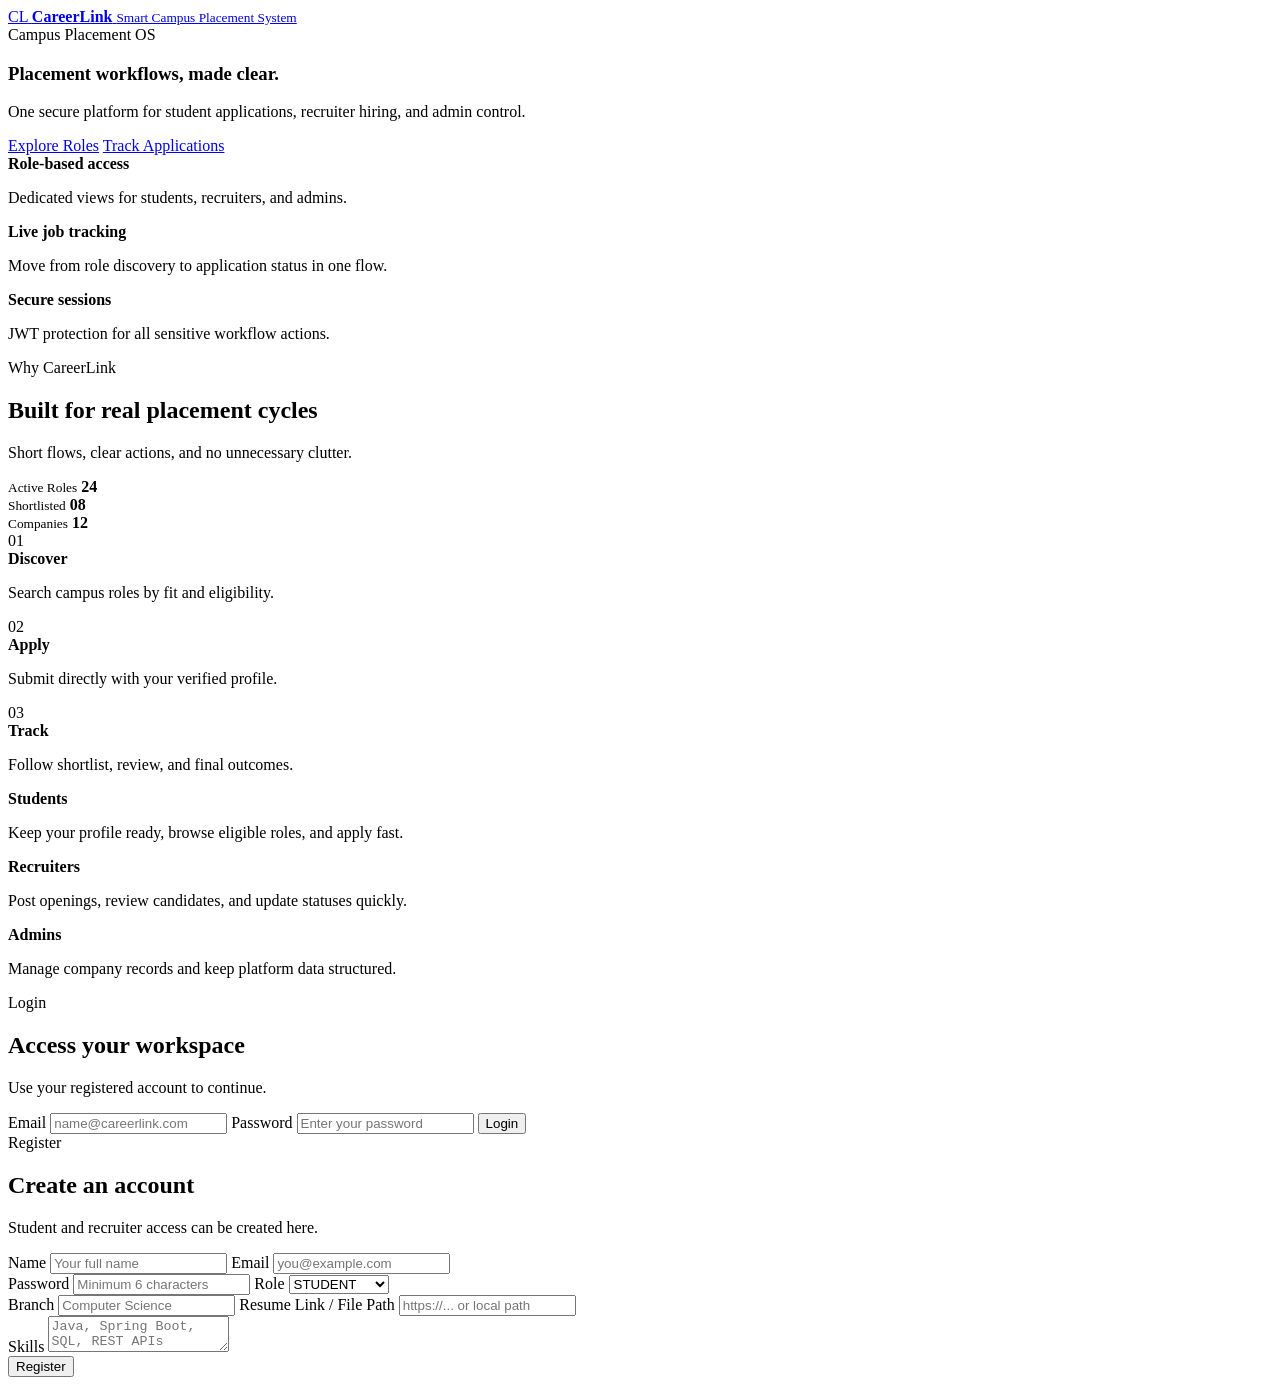
==== src/main/resources/static/index.html @ d44f07a0 "Initial import of CareerLink project Add complete CareerLink placement management app: Spring Boot J" ====
<!DOCTYPE html>
<html lang="en">
<head>
    <meta charset="UTF-8">
    <meta name="viewport" content="width=device-width, initial-scale=1.0">
    <meta name="theme-color" content="#0f172a">
    <title>CareerLink | Login & Register</title>
    <link rel="icon" type="image/svg+xml" href="/favicon.svg">
    <link rel="stylesheet" href="/css/styles.css">
</head>
<body>
<!--
Development Notes
- Demo Admin: admin@careerlink.com / admin123
- Demo Recruiter: recruiter@careerlink.com / recruiter123
- Demo Student: student@careerlink.com / student123
- Public registration is intentionally limited to STUDENT and RECRUITER by backend rules.
- Frontend session, storage, and API notes are documented in /src/main/resources/static/js/api.js.
-->
<div class="site-shell">
    <header class="site-header">
        <a class="brand" href="/index.html">
            <span class="brand-mark">CL</span>
            <span class="brand-copy">
                <strong>CareerLink</strong>
                <small>Smart Campus Placement System</small>
            </span>
        </a>
        <nav class="site-nav" id="siteNav"></nav>
        <div class="header-actions" id="headerActions"></div>
    </header>

    <main class="page-main">
        <section class="hero-grid">
            <article class="hero-panel hero-panel-primary">
                <span class="eyebrow">Campus Placement OS</span>
                <h1>Placement workflows, made clear.</h1>
                <p class="lead">
                    One secure platform for student applications, recruiter hiring, and admin control.
                </p>
                <div class="hero-actions">
                    <a class="button secondary" href="/jobs.html">Explore Roles</a>
                    <a class="button ghost" href="/applications.html">Track Applications</a>
                </div>
                <div class="hero-kpis">
                    <div class="kpi-card">
                        <strong>Role-based access</strong>
                        <p>Dedicated views for students, recruiters, and admins.</p>
                    </div>
                    <div class="kpi-card">
                        <strong>Live job tracking</strong>
                        <p>Move from role discovery to application status in one flow.</p>
                    </div>
                    <div class="kpi-card">
                        <strong>Secure sessions</strong>
                        <p>JWT protection for all sensitive workflow actions.</p>
                    </div>
                </div>
            </article>

            <aside class="hero-panel hero-panel-secondary">
                <div class="panel-header">
                    <div>
                        <span class="eyebrow subdued">Why CareerLink</span>
                        <h2>Built for real placement cycles</h2>
                        <p class="panel-copy">Short flows, clear actions, and no unnecessary clutter.</p>
                    </div>
                </div>
                <section class="landing-mockup" aria-label="Placement workflow preview">
                    <div class="mockup-window">
                        <div class="mockup-window-bar">
                            <span></span>
                            <span></span>
                            <span></span>
                        </div>
                        <div class="mockup-metrics">
                            <div class="mockup-metric">
                                <small>Active Roles</small>
                                <strong>24</strong>
                            </div>
                            <div class="mockup-metric">
                                <small>Shortlisted</small>
                                <strong>08</strong>
                            </div>
                            <div class="mockup-metric">
                                <small>Companies</small>
                                <strong>12</strong>
                            </div>
                        </div>
                        <div class="mockup-steps">
                            <div class="mockup-step">
                                <span class="mockup-badge">01</span>
                                <div>
                                    <strong>Discover</strong>
                                    <p>Search campus roles by fit and eligibility.</p>
                                </div>
                            </div>
                            <div class="mockup-step">
                                <span class="mockup-badge">02</span>
                                <div>
                                    <strong>Apply</strong>
                                    <p>Submit directly with your verified profile.</p>
                                </div>
                            </div>
                            <div class="mockup-step">
                                <span class="mockup-badge">03</span>
                                <div>
                                    <strong>Track</strong>
                                    <p>Follow shortlist, review, and final outcomes.</p>
                                </div>
                            </div>
                        </div>
                    </div>
                </section>
                <div class="summary-list">
                    <div class="summary-item">
                        <strong>Students</strong>
                        <p>Keep your profile ready, browse eligible roles, and apply fast.</p>
                    </div>
                    <div class="summary-item">
                        <strong>Recruiters</strong>
                        <p>Post openings, review candidates, and update statuses quickly.</p>
                    </div>
                    <div class="summary-item">
                        <strong>Admins</strong>
                        <p>Manage company records and keep platform data structured.</p>
                    </div>
                </div>
            </aside>
        </section>

        <div class="alert hidden" id="pageMessage" role="status" aria-live="polite"></div>

        <section class="content-grid auth-grid">
            <section class="panel">
                <div class="panel-header">
                    <div>
                        <span class="eyebrow">Login</span>
                        <h2>Access your workspace</h2>
                        <p class="panel-copy">Use your registered account to continue.</p>
                    </div>
                </div>
                <form id="loginForm" class="form-stack">
                    <label class="field">
                        <span>Email</span>
                        <input id="loginEmail" type="email" placeholder="name@careerlink.com" required>
                    </label>
                    <label class="field">
                        <span>Password</span>
                        <input id="loginPassword" type="password" placeholder="Enter your password" required>
                    </label>
                    <button class="button primary" id="loginButton" type="submit">Login</button>
                </form>
            </section>

            <section class="panel">
                <div class="panel-header">
                    <div>
                        <span class="eyebrow">Register</span>
                        <h2>Create an account</h2>
                        <p class="panel-copy">Student and recruiter access can be created here.</p>
                    </div>
                </div>
                <form id="registerForm" class="form-stack">
                    <div class="form-grid">
                        <label class="field">
                            <span>Name</span>
                            <input id="registerName" type="text" placeholder="Your full name" required>
                        </label>
                        <label class="field">
                            <span>Email</span>
                            <input id="registerEmail" type="email" placeholder="you@example.com" required>
                        </label>
                    </div>
                    <div class="form-grid">
                        <label class="field">
                            <span>Password</span>
                            <input id="registerPassword" type="password" placeholder="Minimum 6 characters" minlength="6" required>
                        </label>
                        <label class="field">
                            <span>Role</span>
                            <select id="registerRole" required>
                                <option value="STUDENT">STUDENT</option>
                                <option value="RECRUITER">RECRUITER</option>
                            </select>
                        </label>
                    </div>

                    <div class="student-fields" id="studentFields">
                        <div class="form-grid">
                            <label class="field">
                                <span>Branch</span>
                                <input id="registerBranch" type="text" placeholder="Computer Science">
                            </label>
                            <label class="field">
                                <span>Resume Link / File Path</span>
                                <input id="registerResume" type="text" placeholder="https://... or local path">
                            </label>
                        </div>
                        <label class="field">
                            <span>Skills</span>
                            <textarea id="registerSkills" placeholder="Java, Spring Boot, SQL, REST APIs"></textarea>
                        </label>
                    </div>

                    <button class="button primary" id="registerButton" type="submit">Register</button>
                </form>
            </section>
        </section>
    </main>
</div>

<script type="module" src="/js/auth-page.js"></script>
</body>
</html>
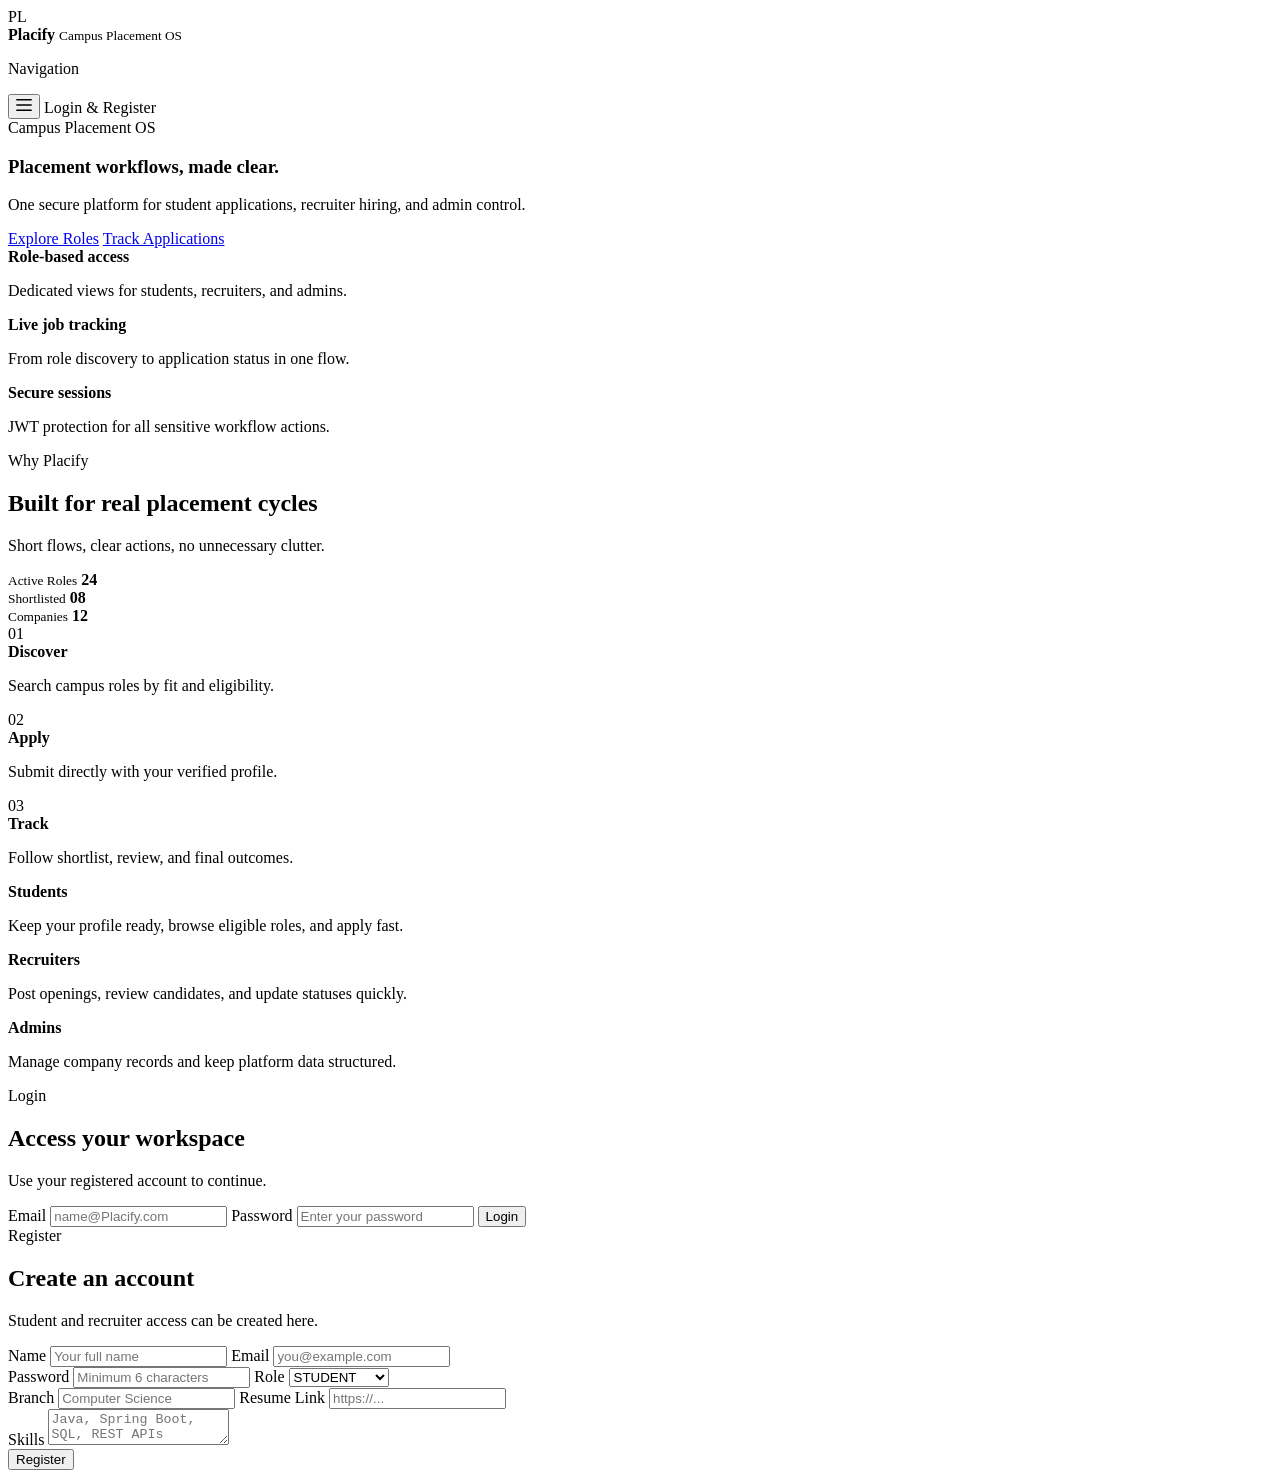
==== commit a5e29b3b: "Refactor package to com.placify Replace base package com.careerlink with com.placify across the code" ====
--- a/src/main/resources/static/index.html
+++ b/src/main/resources/static/index.html
@@ -3,213 +3,228 @@
 <head>
     <meta charset="UTF-8">
     <meta name="viewport" content="width=device-width, initial-scale=1.0">
-    <meta name="theme-color" content="#0f172a">
-    <title>CareerLink | Login & Register</title>
+    <meta name="theme-color" content="#07101f">
+    <title>Placify | Login &amp; Register</title>
     <link rel="icon" type="image/svg+xml" href="/favicon.svg">
     <link rel="stylesheet" href="/css/styles.css">
 </head>
 <body>
-<!--
-Development Notes
-- Demo Admin: admin@careerlink.com / admin123
-- Demo Recruiter: recruiter@careerlink.com / recruiter123
-- Demo Student: student@careerlink.com / student123
-- Public registration is intentionally limited to STUDENT and RECRUITER by backend rules.
-- Frontend session, storage, and API notes are documented in /src/main/resources/static/js/api.js.
--->
-<div class="site-shell">
-    <header class="site-header">
-        <a class="brand" href="/index.html">
-            <span class="brand-mark">CL</span>
-            <span class="brand-copy">
-                <strong>CareerLink</strong>
-                <small>Smart Campus Placement System</small>
-            </span>
-        </a>
-        <nav class="site-nav" id="siteNav"></nav>
-        <div class="header-actions" id="headerActions"></div>
-    </header>
-
-    <main class="page-main">
-        <section class="hero-grid">
-            <article class="hero-panel hero-panel-primary">
-                <span class="eyebrow">Campus Placement OS</span>
-                <h1>Placement workflows, made clear.</h1>
-                <p class="lead">
-                    One secure platform for student applications, recruiter hiring, and admin control.
-                </p>
-                <div class="hero-actions">
-                    <a class="button secondary" href="/jobs.html">Explore Roles</a>
-                    <a class="button ghost" href="/applications.html">Track Applications</a>
-                </div>
-                <div class="hero-kpis">
-                    <div class="kpi-card">
-                        <strong>Role-based access</strong>
-                        <p>Dedicated views for students, recruiters, and admins.</p>
-                    </div>
-                    <div class="kpi-card">
-                        <strong>Live job tracking</strong>
-                        <p>Move from role discovery to application status in one flow.</p>
-                    </div>
-                    <div class="kpi-card">
-                        <strong>Secure sessions</strong>
-                        <p>JWT protection for all sensitive workflow actions.</p>
-                    </div>
-                </div>
-            </article>
-
-            <aside class="hero-panel hero-panel-secondary">
-                <div class="panel-header">
-                    <div>
-                        <span class="eyebrow subdued">Why CareerLink</span>
-                        <h2>Built for real placement cycles</h2>
-                        <p class="panel-copy">Short flows, clear actions, and no unnecessary clutter.</p>
-                    </div>
-                </div>
-                <section class="landing-mockup" aria-label="Placement workflow preview">
-                    <div class="mockup-window">
-                        <div class="mockup-window-bar">
-                            <span></span>
-                            <span></span>
-                            <span></span>
-                        </div>
-                        <div class="mockup-metrics">
-                            <div class="mockup-metric">
-                                <small>Active Roles</small>
-                                <strong>24</strong>
-                            </div>
-                            <div class="mockup-metric">
-                                <small>Shortlisted</small>
-                                <strong>08</strong>
-                            </div>
-                            <div class="mockup-metric">
-                                <small>Companies</small>
-                                <strong>12</strong>
-                            </div>
-                        </div>
-                        <div class="mockup-steps">
-                            <div class="mockup-step">
-                                <span class="mockup-badge">01</span>
-                                <div>
-                                    <strong>Discover</strong>
-                                    <p>Search campus roles by fit and eligibility.</p>
-                                </div>
-                            </div>
-                            <div class="mockup-step">
-                                <span class="mockup-badge">02</span>
-                                <div>
-                                    <strong>Apply</strong>
-                                    <p>Submit directly with your verified profile.</p>
-                                </div>
-                            </div>
-                            <div class="mockup-step">
-                                <span class="mockup-badge">03</span>
-                                <div>
-                                    <strong>Track</strong>
-                                    <p>Follow shortlist, review, and final outcomes.</p>
-                                </div>
-                            </div>
-                        </div>
-                    </div>
+<div class="sidebar-overlay" id="sidebarOverlay"></div>
+<div class="app">
+    <aside class="sidebar" id="sidebar">
+        <div class="sidebar-brand">
+            <span class="brand-mark">PL</span>
+            <div class="brand-copy">
+                <strong>Placify</strong>
+                <small>Campus Placement OS</small>
+            </div>
+        </div>
+        <p class="sidebar-section-label">Navigation</p>
+        <nav id="siteNav"></nav>
+        <div class="sidebar-footer">
+            <div id="headerActions"></div>
+        </div>
+    </aside>
+
+    <div class="app-main">
+        <header class="topbar">
+            <button class="topbar-toggle" id="sidebarToggle" type="button" aria-label="Toggle sidebar">
+                <svg width="16" height="16" viewBox="0 0 16 16" fill="none">
+                    <rect y="2" width="16" height="1.5" rx="1" fill="currentColor"/>
+                    <rect y="7.25" width="16" height="1.5" rx="1" fill="currentColor"/>
+                    <rect y="12.5" width="16" height="1.5" rx="1" fill="currentColor"/>
+                </svg>
+            </button>
+            <span class="topbar-title">Login &amp; Register</span>
+        </header>
+
+        <main class="page-content">
+            <div class="page-main">
+                <section class="hero-grid">
+                    <article class="hero-panel hero-panel-primary">
+                        <span class="eyebrow">Campus Placement OS</span>
+                        <h1>Placement workflows, made clear.</h1>
+                        <p class="lead">
+                            One secure platform for student applications, recruiter hiring, and admin control.
+                        </p>
+                        <div class="hero-actions">
+                            <a class="button secondary" href="/jobs.html">Explore Roles</a>
+                            <a class="button ghost" href="/applications.html">Track Applications</a>
+                        </div>
+                        <div class="hero-kpis">
+                            <div class="kpi-card">
+                                <strong>Role-based access</strong>
+                                <p>Dedicated views for students, recruiters, and admins.</p>
+                            </div>
+                            <div class="kpi-card">
+                                <strong>Live job tracking</strong>
+                                <p>From role discovery to application status in one flow.</p>
+                            </div>
+                            <div class="kpi-card">
+                                <strong>Secure sessions</strong>
+                                <p>JWT protection for all sensitive workflow actions.</p>
+                            </div>
+                        </div>
+                    </article>
+
+                    <aside class="hero-panel hero-panel-secondary">
+                        <div class="panel-header">
+                            <div>
+                                <span class="eyebrow subdued">Why Placify</span>
+                                <h2>Built for real placement cycles</h2>
+                                <p class="panel-copy">Short flows, clear actions, no unnecessary clutter.</p>
+                            </div>
+                        </div>
+                        <section class="landing-mockup" aria-label="Placement workflow preview">
+                            <div class="mockup-window">
+                                <div class="mockup-window-bar">
+                                    <span></span><span></span><span></span>
+                                </div>
+                                <div class="mockup-metrics">
+                                    <div class="mockup-metric">
+                                        <small>Active Roles</small>
+                                        <strong>24</strong>
+                                    </div>
+                                    <div class="mockup-metric">
+                                        <small>Shortlisted</small>
+                                        <strong>08</strong>
+                                    </div>
+                                    <div class="mockup-metric">
+                                        <small>Companies</small>
+                                        <strong>12</strong>
+                                    </div>
+                                </div>
+                                <div class="mockup-steps">
+                                    <div class="mockup-step">
+                                        <span class="mockup-badge">01</span>
+                                        <div>
+                                            <strong>Discover</strong>
+                                            <p>Search campus roles by fit and eligibility.</p>
+                                        </div>
+                                    </div>
+                                    <div class="mockup-step">
+                                        <span class="mockup-badge">02</span>
+                                        <div>
+                                            <strong>Apply</strong>
+                                            <p>Submit directly with your verified profile.</p>
+                                        </div>
+                                    </div>
+                                    <div class="mockup-step">
+                                        <span class="mockup-badge">03</span>
+                                        <div>
+                                            <strong>Track</strong>
+                                            <p>Follow shortlist, review, and final outcomes.</p>
+                                        </div>
+                                    </div>
+                                </div>
+                            </div>
+                        </section>
+                        <div class="summary-list">
+                            <div class="summary-item">
+                                <strong>Students</strong>
+                                <p>Keep your profile ready, browse eligible roles, and apply fast.</p>
+                            </div>
+                            <div class="summary-item">
+                                <strong>Recruiters</strong>
+                                <p>Post openings, review candidates, and update statuses quickly.</p>
+                            </div>
+                            <div class="summary-item">
+                                <strong>Admins</strong>
+                                <p>Manage company records and keep platform data structured.</p>
+                            </div>
+                        </div>
+                    </aside>
                 </section>
-                <div class="summary-list">
-                    <div class="summary-item">
-                        <strong>Students</strong>
-                        <p>Keep your profile ready, browse eligible roles, and apply fast.</p>
-                    </div>
-                    <div class="summary-item">
-                        <strong>Recruiters</strong>
-                        <p>Post openings, review candidates, and update statuses quickly.</p>
-                    </div>
-                    <div class="summary-item">
-                        <strong>Admins</strong>
-                        <p>Manage company records and keep platform data structured.</p>
-                    </div>
-                </div>
-            </aside>
-        </section>
-
-        <div class="alert hidden" id="pageMessage" role="status" aria-live="polite"></div>
-
-        <section class="content-grid auth-grid">
-            <section class="panel">
-                <div class="panel-header">
-                    <div>
-                        <span class="eyebrow">Login</span>
-                        <h2>Access your workspace</h2>
-                        <p class="panel-copy">Use your registered account to continue.</p>
-                    </div>
-                </div>
-                <form id="loginForm" class="form-stack">
-                    <label class="field">
-                        <span>Email</span>
-                        <input id="loginEmail" type="email" placeholder="name@careerlink.com" required>
-                    </label>
-                    <label class="field">
-                        <span>Password</span>
-                        <input id="loginPassword" type="password" placeholder="Enter your password" required>
-                    </label>
-                    <button class="button primary" id="loginButton" type="submit">Login</button>
-                </form>
-            </section>
-
-            <section class="panel">
-                <div class="panel-header">
-                    <div>
-                        <span class="eyebrow">Register</span>
-                        <h2>Create an account</h2>
-                        <p class="panel-copy">Student and recruiter access can be created here.</p>
-                    </div>
-                </div>
-                <form id="registerForm" class="form-stack">
-                    <div class="form-grid">
-                        <label class="field">
-                            <span>Name</span>
-                            <input id="registerName" type="text" placeholder="Your full name" required>
-                        </label>
-                        <label class="field">
-                            <span>Email</span>
-                            <input id="registerEmail" type="email" placeholder="you@example.com" required>
-                        </label>
-                    </div>
-                    <div class="form-grid">
-                        <label class="field">
-                            <span>Password</span>
-                            <input id="registerPassword" type="password" placeholder="Minimum 6 characters" minlength="6" required>
-                        </label>
-                        <label class="field">
-                            <span>Role</span>
-                            <select id="registerRole" required>
-                                <option value="STUDENT">STUDENT</option>
-                                <option value="RECRUITER">RECRUITER</option>
-                            </select>
-                        </label>
-                    </div>
-
-                    <div class="student-fields" id="studentFields">
-                        <div class="form-grid">
+
+                <div class="alert hidden" id="pageMessage" role="status" aria-live="polite"></div>
+
+                <section class="auth-grid">
+                    <section class="panel">
+                        <div class="panel-header">
+                            <div>
+                                <span class="eyebrow">Login</span>
+                                <h2>Access your workspace</h2>
+                                <p class="panel-copy">Use your registered account to continue.</p>
+                            </div>
+                        </div>
+                        <form id="loginForm" class="form-stack">
                             <label class="field">
-                                <span>Branch</span>
-                                <input id="registerBranch" type="text" placeholder="Computer Science">
+                                <span>Email</span>
+                                <input id="loginEmail" type="email" placeholder="name@Placify.com" required>
                             </label>
                             <label class="field">
-                                <span>Resume Link / File Path</span>
-                                <input id="registerResume" type="text" placeholder="https://... or local path">
+                                <span>Password</span>
+                                <input id="loginPassword" type="password" placeholder="Enter your password" required>
                             </label>
-                        </div>
-                        <label class="field">
-                            <span>Skills</span>
-                            <textarea id="registerSkills" placeholder="Java, Spring Boot, SQL, REST APIs"></textarea>
-                        </label>
-                    </div>
-
-                    <button class="button primary" id="registerButton" type="submit">Register</button>
-                </form>
-            </section>
-        </section>
-    </main>
+                            <button class="button primary" id="loginButton" type="submit">Login</button>
+                        </form>
+                    </section>
+
+                    <section class="panel">
+                        <div class="panel-header">
+                            <div>
+                                <span class="eyebrow">Register</span>
+                                <h2>Create an account</h2>
+                                <p class="panel-copy">Student and recruiter access can be created here.</p>
+                            </div>
+                        </div>
+                        <form id="registerForm" class="form-stack">
+                            <div class="form-grid">
+                                <label class="field">
+                                    <span>Name</span>
+                                    <input id="registerName" type="text" placeholder="Your full name" required>
+                                </label>
+                                <label class="field">
+                                    <span>Email</span>
+                                    <input id="registerEmail" type="email" placeholder="you@example.com" required>
+                                </label>
+                            </div>
+                            <div class="form-grid">
+                                <label class="field">
+                                    <span>Password</span>
+                                    <input id="registerPassword" type="password" placeholder="Minimum 6 characters" minlength="6" required>
+                                </label>
+                                <label class="field">
+                                    <span>Role</span>
+                                    <select id="registerRole" required>
+                                        <option value="STUDENT">STUDENT</option>
+                                        <option value="RECRUITER">RECRUITER</option>
+                                    </select>
+                                </label>
+                            </div>
+                            <div class="student-fields" id="studentFields">
+                                <div class="form-grid">
+                                    <label class="field">
+                                        <span>Branch</span>
+                                        <input id="registerBranch" type="text" placeholder="Computer Science">
+                                    </label>
+                                    <label class="field">
+                                        <span>Resume Link</span>
+                                        <input id="registerResume" type="text" placeholder="https://...">
+                                    </label>
+                                </div>
+                                <label class="field">
+                                    <span>Skills</span>
+                                    <textarea id="registerSkills" placeholder="Java, Spring Boot, SQL, REST APIs"></textarea>
+                                </label>
+                            </div>
+                            <button class="button primary" id="registerButton" type="submit">Register</button>
+                        </form>
+                    </section>
+                </section>
+            </div>
+        </main>
+    </div>
 </div>
 
+<script>
+    const toggle = document.getElementById("sidebarToggle");
+    const sidebar = document.getElementById("sidebar");
+    const overlay = document.getElementById("sidebarOverlay");
+    function closeSidebar() { sidebar.classList.remove("open"); overlay.classList.remove("open"); }
+    toggle.addEventListener("click", () => { sidebar.classList.toggle("open"); overlay.classList.toggle("open"); });
+    overlay.addEventListener("click", closeSidebar);
+</script>
 <script type="module" src="/js/auth-page.js"></script>
 </body>
 </html>
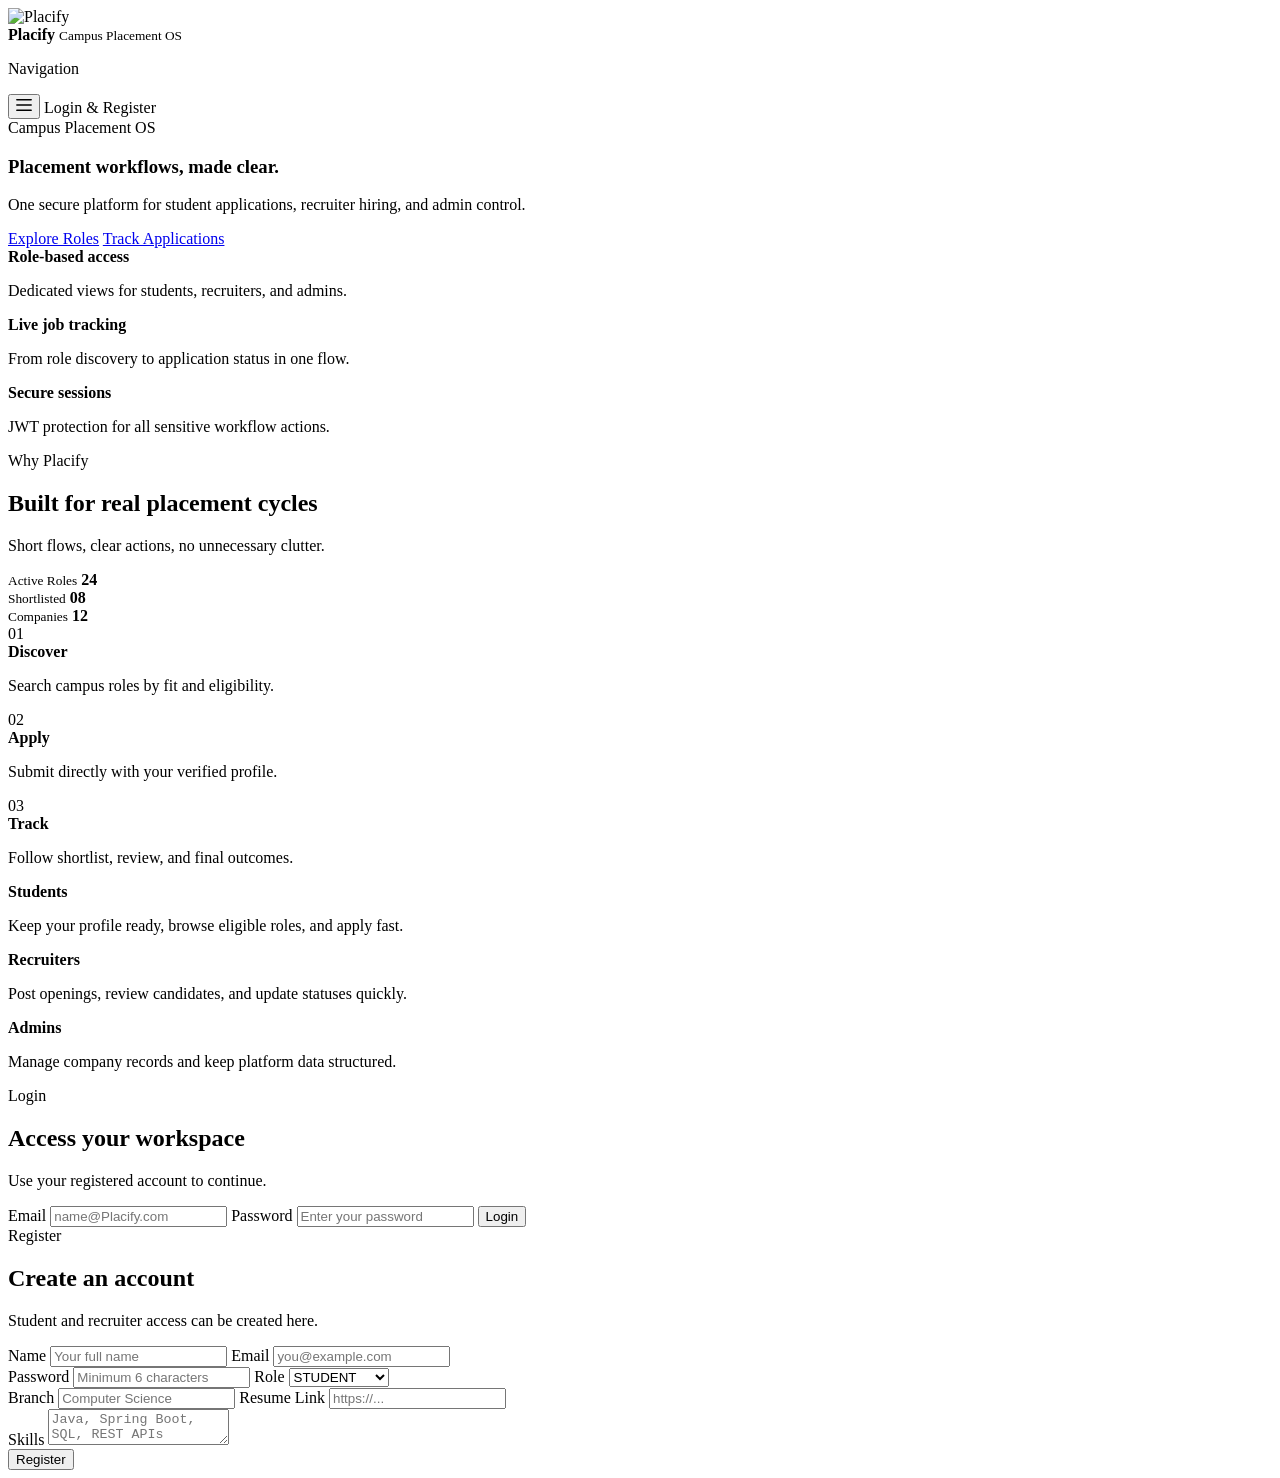
==== commit 2adfb2cd: "Replace sidebar text logo with image Add logo image assets and switch the sidebar branding from a te" ====
--- a/src/main/resources/static/index.html
+++ b/src/main/resources/static/index.html
@@ -13,7 +13,7 @@
 <div class="app">
     <aside class="sidebar" id="sidebar">
         <div class="sidebar-brand">
-            <span class="brand-mark">PL</span>
+            <img class="brand-logo" src="/images/Logo.png" alt="Placify">
             <div class="brand-copy">
                 <strong>Placify</strong>
                 <small>Campus Placement OS</small>
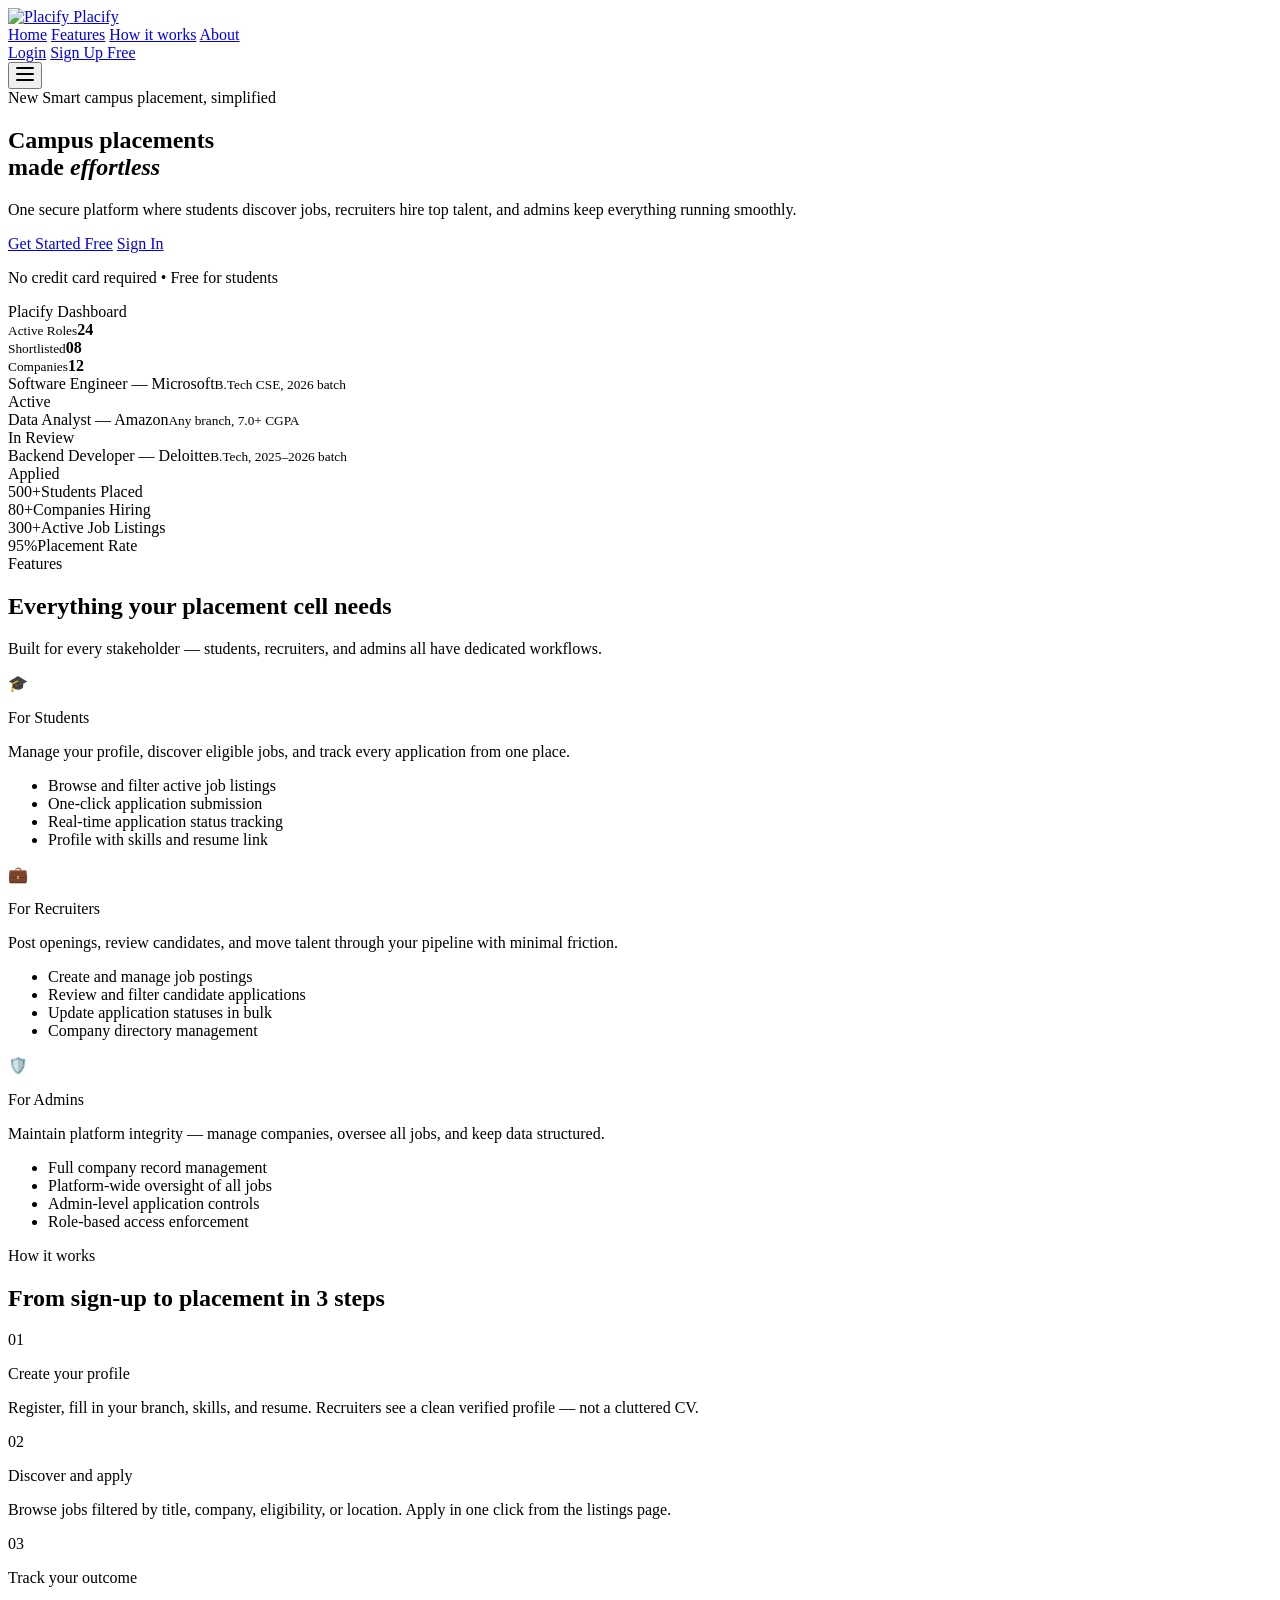
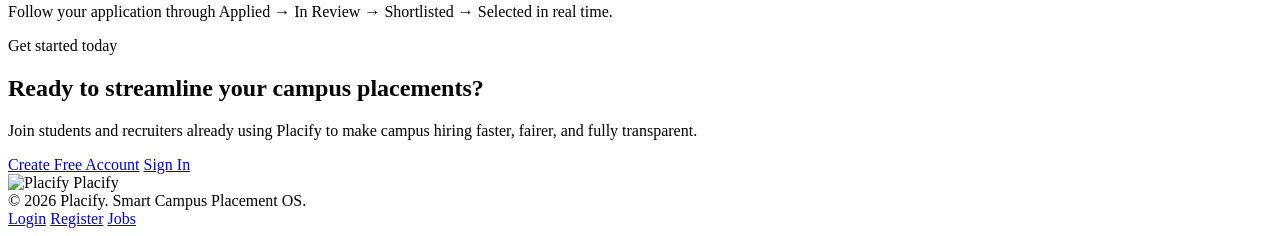
==== commit c0cd254b: "Add landing page, auth pages & assets Introduce a dedicated landing experience and separate authenti" ====
--- a/src/main/resources/static/index.html
+++ b/src/main/resources/static/index.html
@@ -4,227 +4,202 @@
     <meta charset="UTF-8">
     <meta name="viewport" content="width=device-width, initial-scale=1.0">
     <meta name="theme-color" content="#07101f">
-    <title>Placify | Login &amp; Register</title>
+    <title>Placify | Smart Campus Placement</title>
     <link rel="icon" type="image/svg+xml" href="/favicon.svg">
     <link rel="stylesheet" href="/css/styles.css">
 </head>
-<body>
-<div class="sidebar-overlay" id="sidebarOverlay"></div>
-<div class="app">
-    <aside class="sidebar" id="sidebar">
-        <div class="sidebar-brand">
-            <img class="brand-logo" src="/images/Logo.png" alt="Placify">
-            <div class="brand-copy">
-                <strong>Placify</strong>
-                <small>Campus Placement OS</small>
-            </div>
-        </div>
-        <p class="sidebar-section-label">Navigation</p>
-        <nav id="siteNav"></nav>
-        <div class="sidebar-footer">
-            <div id="headerActions"></div>
-        </div>
-    </aside>
-
-    <div class="app-main">
-        <header class="topbar">
-            <button class="topbar-toggle" id="sidebarToggle" type="button" aria-label="Toggle sidebar">
-                <svg width="16" height="16" viewBox="0 0 16 16" fill="none">
-                    <rect y="2" width="16" height="1.5" rx="1" fill="currentColor"/>
-                    <rect y="7.25" width="16" height="1.5" rx="1" fill="currentColor"/>
-                    <rect y="12.5" width="16" height="1.5" rx="1" fill="currentColor"/>
-                </svg>
-            </button>
-            <span class="topbar-title">Login &amp; Register</span>
-        </header>
-
-        <main class="page-content">
-            <div class="page-main">
-                <section class="hero-grid">
-                    <article class="hero-panel hero-panel-primary">
-                        <span class="eyebrow">Campus Placement OS</span>
-                        <h1>Placement workflows, made clear.</h1>
-                        <p class="lead">
-                            One secure platform for student applications, recruiter hiring, and admin control.
-                        </p>
-                        <div class="hero-actions">
-                            <a class="button secondary" href="/jobs.html">Explore Roles</a>
-                            <a class="button ghost" href="/applications.html">Track Applications</a>
+<body class="landing-body">
+
+<nav class="l-nav">
+    <div class="l-nav-inner">
+        <a class="l-brand" href="/">
+            <img src="/images/Logo.png" alt="Placify">
+            <span class="l-brand-name">Placify</span>
+        </a>
+        <div class="l-nav-links">
+            <a class="l-nav-link active" href="/">Home</a>
+            <a class="l-nav-link" href="#features">Features</a>
+            <a class="l-nav-link" href="#how-it-works">How it works</a>
+            <a class="l-nav-link" href="#about">About</a>
+        </div>
+        <div class="l-nav-actions" id="landingNavActions">
+            <a class="button ghost" href="/login.html">Login</a>
+            <a class="button primary" href="/register.html">Sign Up Free</a>
+        </div>
+        <button class="l-nav-toggle" type="button" aria-label="Menu">
+            <svg width="18" height="18" viewBox="0 0 18 18" fill="none">
+                <rect y="2" width="18" height="2" rx="1" fill="currentColor"/>
+                <rect y="8" width="18" height="2" rx="1" fill="currentColor"/>
+                <rect y="14" width="18" height="2" rx="1" fill="currentColor"/>
+            </svg>
+        </button>
+    </div>
+</nav>
+
+<div class="l-page">
+
+    <!-- Hero -->
+    <section class="l-hero">
+        <div class="l-hero-inner">
+            <div class="l-hero-text">
+                <div class="l-hero-badge"><span>New</span> Smart campus placement, simplified</div>
+                <h1 class="l-hero-title">Campus placements<br>made <em>effortless</em></h1>
+                <p class="l-hero-desc">One secure platform where students discover jobs, recruiters hire top talent, and admins keep everything running smoothly.</p>
+                <div class="l-hero-actions">
+                    <a class="button primary" href="/register.html">Get Started Free</a>
+                    <a class="button ghost" href="/login.html">Sign In</a>
+                </div>
+                <p class="l-hero-note">No credit card required &bull; Free for students</p>
+            </div>
+            <div class="l-hero-visual">
+                <div class="l-mockup">
+                    <div class="l-mockup-bar">
+                        <span class="l-mockup-dot"></span><span class="l-mockup-dot"></span><span class="l-mockup-dot"></span>
+                        <span class="l-mockup-title">Placify Dashboard</span>
+                    </div>
+                    <div class="l-mockup-body">
+                        <div class="l-mockup-stat-row">
+                            <div class="l-mockup-stat"><small>Active Roles</small><strong>24</strong></div>
+                            <div class="l-mockup-stat"><small>Shortlisted</small><strong>08</strong></div>
+                            <div class="l-mockup-stat"><small>Companies</small><strong>12</strong></div>
                         </div>
-                        <div class="hero-kpis">
-                            <div class="kpi-card">
-                                <strong>Role-based access</strong>
-                                <p>Dedicated views for students, recruiters, and admins.</p>
+                        <div class="l-mockup-list">
+                            <div class="l-mockup-row">
+                                <span class="l-mockup-row-dot green"></span>
+                                <div class="l-mockup-row-text"><span>Software Engineer — Microsoft</span><small>B.Tech CSE, 2026 batch</small></div>
+                                <span class="l-mockup-row-pill success">Active</span>
                             </div>
-                            <div class="kpi-card">
-                                <strong>Live job tracking</strong>
-                                <p>From role discovery to application status in one flow.</p>
+                            <div class="l-mockup-row">
+                                <span class="l-mockup-row-dot yellow"></span>
+                                <div class="l-mockup-row-text"><span>Data Analyst — Amazon</span><small>Any branch, 7.0+ CGPA</small></div>
+                                <span class="l-mockup-row-pill warning">In Review</span>
                             </div>
-                            <div class="kpi-card">
-                                <strong>Secure sessions</strong>
-                                <p>JWT protection for all sensitive workflow actions.</p>
+                            <div class="l-mockup-row">
+                                <span class="l-mockup-row-dot indigo"></span>
+                                <div class="l-mockup-row-text"><span>Backend Developer — Deloitte</span><small>B.Tech, 2025–2026 batch</small></div>
+                                <span class="l-mockup-row-pill indigo">Applied</span>
                             </div>
                         </div>
-                    </article>
-
-                    <aside class="hero-panel hero-panel-secondary">
-                        <div class="panel-header">
-                            <div>
-                                <span class="eyebrow subdued">Why Placify</span>
-                                <h2>Built for real placement cycles</h2>
-                                <p class="panel-copy">Short flows, clear actions, no unnecessary clutter.</p>
-                            </div>
-                        </div>
-                        <section class="landing-mockup" aria-label="Placement workflow preview">
-                            <div class="mockup-window">
-                                <div class="mockup-window-bar">
-                                    <span></span><span></span><span></span>
-                                </div>
-                                <div class="mockup-metrics">
-                                    <div class="mockup-metric">
-                                        <small>Active Roles</small>
-                                        <strong>24</strong>
-                                    </div>
-                                    <div class="mockup-metric">
-                                        <small>Shortlisted</small>
-                                        <strong>08</strong>
-                                    </div>
-                                    <div class="mockup-metric">
-                                        <small>Companies</small>
-                                        <strong>12</strong>
-                                    </div>
-                                </div>
-                                <div class="mockup-steps">
-                                    <div class="mockup-step">
-                                        <span class="mockup-badge">01</span>
-                                        <div>
-                                            <strong>Discover</strong>
-                                            <p>Search campus roles by fit and eligibility.</p>
-                                        </div>
-                                    </div>
-                                    <div class="mockup-step">
-                                        <span class="mockup-badge">02</span>
-                                        <div>
-                                            <strong>Apply</strong>
-                                            <p>Submit directly with your verified profile.</p>
-                                        </div>
-                                    </div>
-                                    <div class="mockup-step">
-                                        <span class="mockup-badge">03</span>
-                                        <div>
-                                            <strong>Track</strong>
-                                            <p>Follow shortlist, review, and final outcomes.</p>
-                                        </div>
-                                    </div>
-                                </div>
-                            </div>
-                        </section>
-                        <div class="summary-list">
-                            <div class="summary-item">
-                                <strong>Students</strong>
-                                <p>Keep your profile ready, browse eligible roles, and apply fast.</p>
-                            </div>
-                            <div class="summary-item">
-                                <strong>Recruiters</strong>
-                                <p>Post openings, review candidates, and update statuses quickly.</p>
-                            </div>
-                            <div class="summary-item">
-                                <strong>Admins</strong>
-                                <p>Manage company records and keep platform data structured.</p>
-                            </div>
-                        </div>
-                    </aside>
-                </section>
-
-                <div class="alert hidden" id="pageMessage" role="status" aria-live="polite"></div>
-
-                <section class="auth-grid">
-                    <section class="panel">
-                        <div class="panel-header">
-                            <div>
-                                <span class="eyebrow">Login</span>
-                                <h2>Access your workspace</h2>
-                                <p class="panel-copy">Use your registered account to continue.</p>
-                            </div>
-                        </div>
-                        <form id="loginForm" class="form-stack">
-                            <label class="field">
-                                <span>Email</span>
-                                <input id="loginEmail" type="email" placeholder="name@Placify.com" required>
-                            </label>
-                            <label class="field">
-                                <span>Password</span>
-                                <input id="loginPassword" type="password" placeholder="Enter your password" required>
-                            </label>
-                            <button class="button primary" id="loginButton" type="submit">Login</button>
-                        </form>
-                    </section>
-
-                    <section class="panel">
-                        <div class="panel-header">
-                            <div>
-                                <span class="eyebrow">Register</span>
-                                <h2>Create an account</h2>
-                                <p class="panel-copy">Student and recruiter access can be created here.</p>
-                            </div>
-                        </div>
-                        <form id="registerForm" class="form-stack">
-                            <div class="form-grid">
-                                <label class="field">
-                                    <span>Name</span>
-                                    <input id="registerName" type="text" placeholder="Your full name" required>
-                                </label>
-                                <label class="field">
-                                    <span>Email</span>
-                                    <input id="registerEmail" type="email" placeholder="you@example.com" required>
-                                </label>
-                            </div>
-                            <div class="form-grid">
-                                <label class="field">
-                                    <span>Password</span>
-                                    <input id="registerPassword" type="password" placeholder="Minimum 6 characters" minlength="6" required>
-                                </label>
-                                <label class="field">
-                                    <span>Role</span>
-                                    <select id="registerRole" required>
-                                        <option value="STUDENT">STUDENT</option>
-                                        <option value="RECRUITER">RECRUITER</option>
-                                    </select>
-                                </label>
-                            </div>
-                            <div class="student-fields" id="studentFields">
-                                <div class="form-grid">
-                                    <label class="field">
-                                        <span>Branch</span>
-                                        <input id="registerBranch" type="text" placeholder="Computer Science">
-                                    </label>
-                                    <label class="field">
-                                        <span>Resume Link</span>
-                                        <input id="registerResume" type="text" placeholder="https://...">
-                                    </label>
-                                </div>
-                                <label class="field">
-                                    <span>Skills</span>
-                                    <textarea id="registerSkills" placeholder="Java, Spring Boot, SQL, REST APIs"></textarea>
-                                </label>
-                            </div>
-                            <button class="button primary" id="registerButton" type="submit">Register</button>
-                        </form>
-                    </section>
-                </section>
-            </div>
-        </main>
-    </div>
+                    </div>
+                </div>
+            </div>
+        </div>
+    </section>
+
+    <!-- Stats -->
+    <section class="l-section l-section--stats">
+        <div class="l-section-inner">
+            <div class="l-stats-row">
+                <div class="l-stat-item"><span class="l-stat-num">500+</span><span class="l-stat-lbl">Students Placed</span></div>
+                <div class="l-stat-item"><span class="l-stat-num">80+</span><span class="l-stat-lbl">Companies Hiring</span></div>
+                <div class="l-stat-item"><span class="l-stat-num">300+</span><span class="l-stat-lbl">Active Job Listings</span></div>
+                <div class="l-stat-item"><span class="l-stat-num">95%</span><span class="l-stat-lbl">Placement Rate</span></div>
+            </div>
+        </div>
+    </section>
+
+    <!-- Features -->
+    <section class="l-section" id="features">
+        <div class="l-section-inner">
+            <div class="l-section-header">
+                <span class="l-label">Features</span>
+                <h2 class="l-heading">Everything your placement cell needs</h2>
+                <p class="l-subheading">Built for every stakeholder — students, recruiters, and admins all have dedicated workflows.</p>
+            </div>
+            <div class="l-features-grid">
+                <div class="l-feature-card">
+                    <div class="l-feature-icon indigo">🎓</div>
+                    <p class="l-feature-title">For Students</p>
+                    <p class="l-feature-desc">Manage your profile, discover eligible jobs, and track every application from one place.</p>
+                    <ul class="l-feature-list">
+                        <li>Browse and filter active job listings</li>
+                        <li>One-click application submission</li>
+                        <li>Real-time application status tracking</li>
+                        <li>Profile with skills and resume link</li>
+                    </ul>
+                </div>
+                <div class="l-feature-card">
+                    <div class="l-feature-icon cyan">💼</div>
+                    <p class="l-feature-title">For Recruiters</p>
+                    <p class="l-feature-desc">Post openings, review candidates, and move talent through your pipeline with minimal friction.</p>
+                    <ul class="l-feature-list">
+                        <li>Create and manage job postings</li>
+                        <li>Review and filter candidate applications</li>
+                        <li>Update application statuses in bulk</li>
+                        <li>Company directory management</li>
+                    </ul>
+                </div>
+                <div class="l-feature-card">
+                    <div class="l-feature-icon green">🛡️</div>
+                    <p class="l-feature-title">For Admins</p>
+                    <p class="l-feature-desc">Maintain platform integrity — manage companies, oversee all jobs, and keep data structured.</p>
+                    <ul class="l-feature-list">
+                        <li>Full company record management</li>
+                        <li>Platform-wide oversight of all jobs</li>
+                        <li>Admin-level application controls</li>
+                        <li>Role-based access enforcement</li>
+                    </ul>
+                </div>
+            </div>
+        </div>
+    </section>
+
+    <!-- How it works -->
+    <section id="how-it-works" class="l-section l-steps l-section--steps">
+        <div class="l-section-inner l-section-inner--steps">
+            <div class="l-section-header--narrow">
+                <span class="l-label cyan">How it works</span>
+                <h2 class="l-heading">From sign-up to placement in 3 steps</h2>
+            </div>
+            <div class="l-steps-grid">
+                <div class="l-step">
+                    <div class="l-step-num">01</div>
+                    <p class="l-step-title">Create your profile</p>
+                    <p class="l-step-desc">Register, fill in your branch, skills, and resume. Recruiters see a clean verified profile — not a cluttered CV.</p>
+                </div>
+                <div class="l-step">
+                    <div class="l-step-num">02</div>
+                    <p class="l-step-title">Discover and apply</p>
+                    <p class="l-step-desc">Browse jobs filtered by title, company, eligibility, or location. Apply in one click from the listings page.</p>
+                </div>
+                <div class="l-step">
+                    <div class="l-step-num">03</div>
+                    <p class="l-step-title">Track your outcome</p>
+                    <p class="l-step-desc">Follow your application through Applied → In Review → Shortlisted → Selected in real time.</p>
+                </div>
+            </div>
+        </div>
+    </section>
+
+    <!-- CTA -->
+    <section class="l-cta-section" id="about">
+        <div class="l-cta-inner">
+            <span class="l-label l-label--spaced">Get started today</span>
+            <h2 class="l-cta-title">Ready to streamline your campus placements?</h2>
+            <p class="l-cta-desc">Join students and recruiters already using Placify to make campus hiring faster, fairer, and fully transparent.</p>
+            <div class="l-cta-actions">
+                <a class="button primary" href="/register.html">Create Free Account</a>
+                <a class="button ghost" href="/login.html">Sign In</a>
+            </div>
+        </div>
+    </section>
+
+    <!-- Footer -->
+    <footer class="l-footer">
+        <div class="l-footer-inner">
+            <div class="l-footer-brand">
+                <img src="/images/Logo.png" alt="Placify"> Placify
+            </div>
+            <span class="l-footer-copy">&copy; 2026 Placify. Smart Campus Placement OS.</span>
+            <div class="l-footer-links">
+                <a class="l-footer-link" href="/login.html">Login</a>
+                <a class="l-footer-link" href="/register.html">Register</a>
+                <a class="l-footer-link" href="/jobs.html">Jobs</a>
+            </div>
+        </div>
+    </footer>
 </div>
 
-<script>
-    const toggle = document.getElementById("sidebarToggle");
-    const sidebar = document.getElementById("sidebar");
-    const overlay = document.getElementById("sidebarOverlay");
-    function closeSidebar() { sidebar.classList.remove("open"); overlay.classList.remove("open"); }
-    toggle.addEventListener("click", () => { sidebar.classList.toggle("open"); overlay.classList.toggle("open"); });
-    overlay.addEventListener("click", closeSidebar);
-</script>
-<script type="module" src="/js/auth-page.js"></script>
+<script type="module" src="/js/landing-page.js"></script>
 </body>
 </html>
